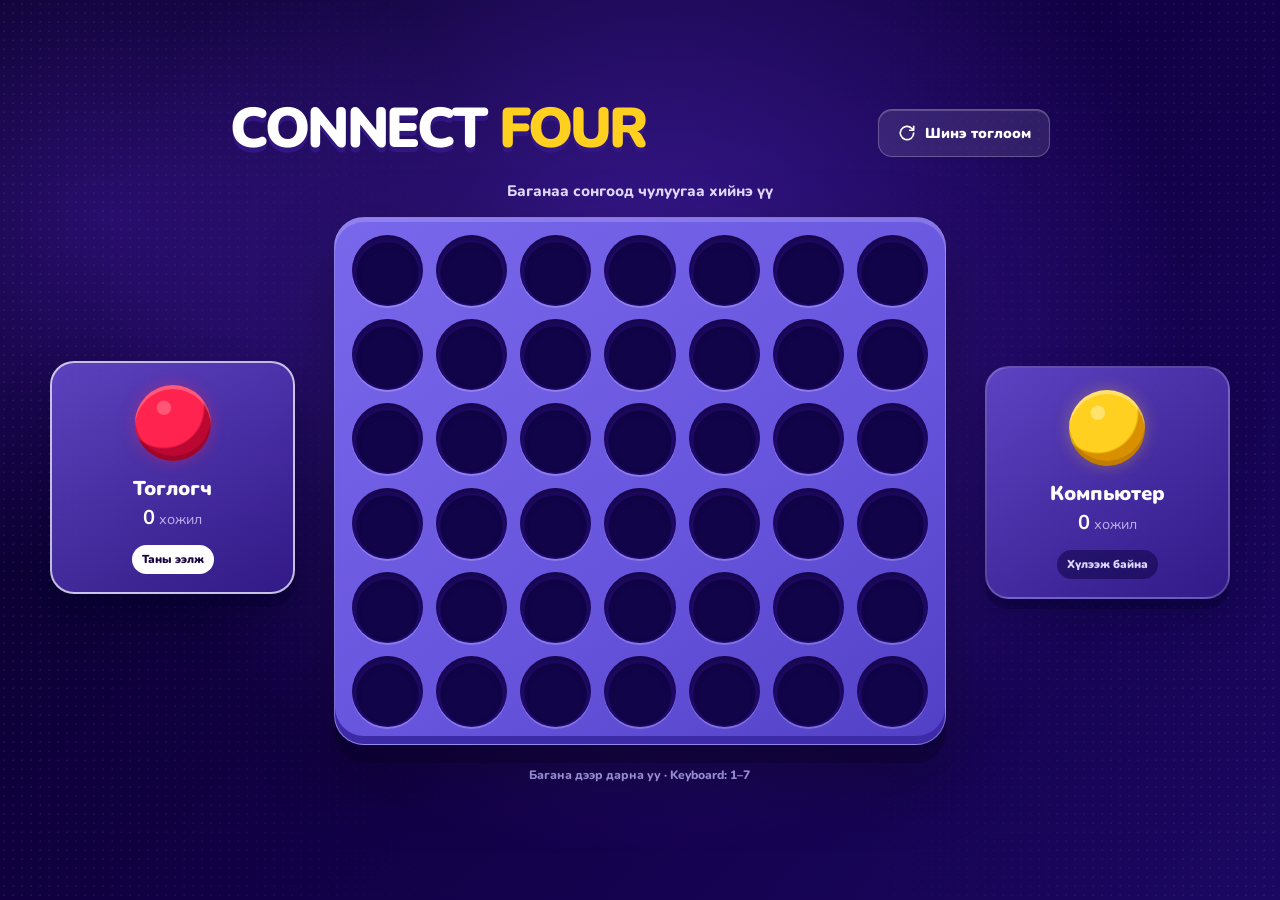
==== connect4.html @ 46afd710 "aaa" ====
<!doctype html>
<html lang="mn">
  <head>
    <meta charset="UTF-8" />
    <meta name="viewport" content="width=device-width, initial-scale=1.0" />
    <meta
      name="description"
      content="Компьютерийн эсрэг тоглох Connect Four хөтөч тоглоом"
    />
    <title>Connect Four</title>
    <link rel="preconnect" href="https://fonts.googleapis.com" />
    <link rel="preconnect" href="https://fonts.gstatic.com" crossorigin />
    <link
      href="https://fonts.googleapis.com/css2?family=Nunito:wght@700;800;900&display=swap"
      rel="stylesheet"
    />
    <link rel="stylesheet" href="style4.css" />
  </head>
  <body>
    <main class="game-shell">
      <header class="game-header">
        <div>
          <h1>CONNECT <span>FOUR</span></h1>
        </div>
        <button class="reset-button" id="reset-game" type="button">
          <svg aria-hidden="true" viewBox="0 0 24 24">
            <path d="M20 12a8 8 0 1 1-2.34-5.66L20 8.68M20 4v4.68h-4.68" />
          </svg>
          Шинэ тоглоом
        </button>
      </header>

      <section class="game-layout" aria-label="Connect Four тоглоом">
        <aside class="player-card human" aria-label="Тоглогчийн оноо">
          <div class="token token-red" aria-hidden="true"></div>
          <div class="player-copy">
            <p class="player-name">Тоглогч</p>
            <p class="score"><strong id="player-score">0</strong> хожил</p>
          </div>
          <span class="turn-label" id="player-turn">Таны ээлж</span>
        </aside>

        <section class="board-section">
          <p class="status" id="status" role="status" aria-live="polite">
            Баганаа сонгоод эхлээрэй
          </p>
          <div class="board-wrap">
            <div
              class="board"
              id="board"
              role="grid"
              aria-label="6 мөр, 7 баганатай Connect Four самбар"
            ></div>
          </div>
          <p class="hint">Багана дээр дарна уу · Keyboard: 1–7</p>
        </section>

        <aside class="player-card computer" aria-label="Компьютерийн оноо">
          <div class="token token-yellow" aria-hidden="true"></div>
          <div class="player-copy">
            <p class="player-name">Компьютер</p>
            <p class="score"><strong id="computer-score">0</strong> хожил</p>
          </div>
          <span class="turn-label" id="computer-turn">Хүлээж байна</span>
        </aside>
      </section>
    </main>

    <div class="dialog-backdrop" id="result-dialog" hidden>
      <section
        class="result-card"
        role="dialog"
        aria-modal="true"
        aria-labelledby="result-title"
      >
        <div class="result-token token" id="result-token" aria-hidden="true"></div>
        <p class="result-kicker">ТОГЛООМ ДУУСЛАА</p>
        <h2 id="result-title">Та хожлоо!</h2>
        <p id="result-message">Гайхалтай тоглолт байлаа.</p>
        <button id="play-again" type="button">Дахин тоглох</button>
      </section>
    </div>

    <script src="script4.js"></script>
  </body>
</html>
---- style4.css ----
:root {
  --bg: #120047;
  --bg-deep: #080024;
  --surface: #2c1379;
  --board: #6754dd;
  --board-edge: #3d2aa7;
  --hole: #1a075d;
  --red: #ff244f;
  --red-dark: #ba0832;
  --yellow: #ffd020;
  --yellow-dark: #d89000;
  --text: #ffffff;
  --muted: #bcb1ed;
  --focus: #78eaff;
  --shadow: 0 18px 0 rgba(4, 0, 31, 0.28), 0 30px 70px rgba(0, 0, 0, 0.34);
  --motion-fast: 160ms;
  --motion-normal: 300ms;
}

* {
  box-sizing: border-box;
}

body {
  min-width: 320px;
  min-height: 100vh;
  min-height: 100dvh;
  margin: 0;
  overflow-x: hidden;
  color: var(--text);
  font-family: "Nunito", system-ui, sans-serif;
  background:
    radial-gradient(circle at 50% 35%, rgba(91, 44, 211, 0.58), transparent 34rem),
    radial-gradient(circle at 8% 24%, rgba(78, 31, 189, 0.44), transparent 23rem),
    linear-gradient(135deg, var(--bg-deep), var(--bg) 55%, #1b0861);
}

body::before {
  position: fixed;
  inset: 0;
  z-index: -1;
  content: "";
  opacity: 0.22;
  background-image: radial-gradient(rgba(162, 141, 255, 0.52) 1px, transparent 1px);
  background-size: 9px 9px;
  mask-image: linear-gradient(90deg, #000, transparent 42%, transparent 58%, #000);
}

button {
  font: inherit;
  touch-action: manipulation;
}

button:focus-visible {
  outline: 4px solid var(--focus);
  outline-offset: 4px;
}

.game-shell {
  width: min(1180px, calc(100% - 32px));
  min-height: 100dvh;
  margin: 0 auto;
  padding: 32px 0 48px;
  display: flex;
  flex-direction: column;
  justify-content: center;
}

.game-header {
  width: min(820px, 100%);
  margin: 0 auto 24px;
  display: flex;
  align-items: end;
  justify-content: space-between;
  gap: 24px;
}

.eyebrow {
  margin: 0 0 2px;
  color: var(--muted);
  font-size: 0.74rem;
  font-weight: 900;
  letter-spacing: 0.2em;
}

h1 {
  margin: 0;
  font-size: clamp(2rem, 5vw, 3.5rem);
  font-weight: 900;
  line-height: 1;
  letter-spacing: -0.05em;
  text-shadow: 0 5px 0 #321783;
}

h1 span {
  color: var(--yellow);
}

.reset-button {
  min-height: 48px;
  padding: 0 18px;
  display: inline-flex;
  align-items: center;
  gap: 8px;
  color: var(--text);
  font-size: 0.9rem;
  font-weight: 900;
  border: 1px solid rgba(255, 255, 255, 0.24);
  border-radius: 14px;
  background: rgba(255, 255, 255, 0.1);
  box-shadow: inset 0 1px rgba(255, 255, 255, 0.2);
  cursor: pointer;
  transition: background var(--motion-fast), transform var(--motion-fast);
}

.reset-button svg {
  width: 20px;
  fill: none;
  stroke: currentColor;
  stroke-linecap: round;
  stroke-linejoin: round;
  stroke-width: 2;
}

.reset-button:hover {
  background: rgba(255, 255, 255, 0.18);
}

.reset-button:active {
  transform: scale(0.97);
}

.game-layout {
  display: grid;
  grid-template-columns: minmax(145px, 1fr) minmax(420px, 2.5fr) minmax(145px, 1fr);
  align-items: center;
  gap: clamp(18px, 3vw, 44px);
}

.player-card {
  min-width: 0;
  padding: 22px 16px 18px;
  text-align: center;
  border: 2px solid rgba(255, 255, 255, 0.18);
  border-radius: 24px;
  background: linear-gradient(145deg, rgba(114, 86, 225, 0.75), rgba(54, 29, 143, 0.88));
  box-shadow: 0 10px 0 rgba(6, 0, 47, 0.32), 0 18px 36px rgba(3, 0, 31, 0.26);
  transition: border-color var(--motion-normal), transform var(--motion-normal), box-shadow var(--motion-normal);
}

.player-card.active {
  border-color: rgba(255, 255, 255, 0.7);
  transform: translateY(-5px);
  box-shadow: 0 13px 0 rgba(6, 0, 47, 0.32), 0 22px 42px rgba(3, 0, 31, 0.36);
}

.token {
  width: clamp(54px, 6vw, 76px);
  aspect-ratio: 1;
  margin: 0 auto;
  border-radius: 50%;
}

.token-red,
.cell.red::after {
  background: radial-gradient(circle at 38% 30%, #ff5576 0 9%, var(--red) 11% 55%, var(--red-dark) 58% 100%);
  box-shadow: inset 0 -5px 0 rgba(111, 0, 25, 0.35), inset 0 4px 0 rgba(255, 255, 255, 0.24), 0 0 16px rgba(255, 35, 79, 0.36);
}

.token-yellow,
.cell.yellow::after {
  background: radial-gradient(circle at 38% 30%, #ffe36c 0 9%, var(--yellow) 11% 55%, var(--yellow-dark) 58% 100%);
  box-shadow: inset 0 -5px 0 rgba(151, 89, 0, 0.35), inset 0 4px 0 rgba(255, 255, 255, 0.34), 0 0 16px rgba(255, 208, 32, 0.3);
}

.player-name {
  margin: 14px 0 0;
  font-size: clamp(1rem, 2vw, 1.25rem);
  font-weight: 900;
}

.score {
  margin: 2px 0 14px;
  color: var(--muted);
  font-size: 0.9rem;
}

.score strong {
  color: var(--text);
  font-size: 1.25rem;
}

.turn-label {
  min-height: 29px;
  padding: 6px 10px;
  display: inline-flex;
  align-items: center;
  border-radius: 99px;
  color: #dcd5ff;
  font-size: 0.72rem;
  font-weight: 900;
  background: rgba(15, 2, 70, 0.55);
}

.active .turn-label {
  color: #19063e;
  background: var(--text);
}

.board-section {
  min-width: 0;
  text-align: center;
}

.status {
  min-height: 24px;
  margin: 0 0 12px;
  color: #ded8ff;
  font-size: 0.95rem;
  font-weight: 800;
}

.board-wrap {
  width: 100%;
  padding: clamp(10px, 1.5vw, 17px);
  border: 1px solid rgba(255, 255, 255, 0.24);
  border-radius: clamp(18px, 3vw, 30px);
  background: linear-gradient(145deg, #7968eb, var(--board) 60%, #5140c5);
  box-shadow: var(--shadow), inset 0 4px 0 rgba(255, 255, 255, 0.17), inset 0 -8px 0 var(--board-edge);
}

.board {
  display: grid;
  grid-template-columns: repeat(7, 1fr);
  gap: clamp(7px, 1.2vw, 13px);
}

.cell {
  position: relative;
  width: 100%;
  aspect-ratio: 1;
  padding: 0;
  overflow: hidden;
  border: 0;
  border-radius: 50%;
  background: radial-gradient(circle at 50% 54%, #110449 0 58%, #220a73 61% 100%);
  box-shadow: inset 0 5px 8px rgba(0, 0, 0, 0.4), 0 2px 0 rgba(255, 255, 255, 0.22);
  cursor: pointer;
}

.cell::after {
  position: absolute;
  inset: 5%;
  content: "";
  border-radius: inherit;
  opacity: 0;
  transform: scale(0.45);
}

.cell.red::after,
.cell.yellow::after {
  opacity: 1;
  transform: scale(1);
}

.cell.drop::after {
  animation: token-drop 440ms cubic-bezier(0.2, 0.75, 0.25, 1.18);
}

.cell.win::after {
  animation: winner-pulse 760ms ease-in-out infinite alternate;
}

.board:not(.locked) .cell[data-playable="true"]:hover {
  box-shadow: inset 0 5px 8px rgba(0, 0, 0, 0.38), 0 0 0 4px rgba(255, 255, 255, 0.34);
}

.hint {
  margin: 22px 0 0;
  color: #968ad0;
  font-size: 0.76rem;
  font-weight: 800;
}

.dialog-backdrop {
  position: fixed;
  inset: 0;
  z-index: 100;
  padding: 20px;
  display: grid;
  place-items: center;
  background: rgba(6, 0, 35, 0.78);
  backdrop-filter: blur(8px);
}

.dialog-backdrop[hidden] {
  display: none;
}

.result-card {
  width: min(400px, 100%);
  padding: 34px;
  text-align: center;
  border: 2px solid rgba(255, 255, 255, 0.24);
  border-radius: 28px;
  background: linear-gradient(145deg, #4e31bc, #2b147e);
  box-shadow: var(--shadow);
  animation: dialog-in var(--motion-normal) cubic-bezier(0.2, 0.8, 0.2, 1);
}

.result-token {
  width: 76px;
}

.result-kicker {
  margin: 20px 0 4px;
  color: var(--muted);
  font-size: 0.7rem;
  letter-spacing: 0.18em;
}

.result-card h2 {
  margin: 0;
  font-size: 2rem;
}

.result-card > p:not(.result-kicker) {
  margin: 8px 0 24px;
  color: #d3cbfa;
}

#play-again {
  width: 100%;
  min-height: 52px;
  color: #27105c;
  font-weight: 900;
  border: 0;
  border-radius: 15px;
  background: var(--yellow);
  box-shadow: 0 5px 0 #b87500;
  cursor: pointer;
  transition: filter var(--motion-fast), transform var(--motion-fast);
}

#play-again:hover {
  filter: brightness(1.08);
}

#play-again:active {
  transform: translateY(3px);
}

@keyframes token-drop {
  from { transform: translateY(-700%) scale(0.92); }
  72% { transform: translateY(7%) scale(1); }
  to { transform: translateY(0) scale(1); }
}

@keyframes winner-pulse {
  to { filter: brightness(1.35); transform: scale(0.86); }
}

@keyframes dialog-in {
  from { opacity: 0; transform: translateY(16px) scale(0.96); }
}

@media (max-width: 840px) {
  .game-shell {
    justify-content: flex-start;
    padding-top: 24px;
  }

  .game-layout {
    grid-template-columns: 1fr 1fr;
  }

  .board-section {
    grid-column: 1 / -1;
    grid-row: 1;
    width: min(620px, 100%);
    margin: 0 auto;
  }

  .player-card {
    display: grid;
    grid-template-columns: auto 1fr;
    grid-template-rows: auto auto;
    align-items: center;
    padding: 14px;
    text-align: left;
  }

  .player-card .token {
    grid-row: 1 / 3;
    width: 52px;
    margin-right: 12px;
  }

  .player-copy p {
    margin: 0;
  }

  .turn-label {
    margin-top: 5px;
    justify-self: start;
  }
}

@media (max-width: 540px) {
  .game-shell {
    width: min(100% - 20px, 500px);
    padding-bottom: 28px;
  }

  .game-header {
    align-items: center;
    margin-bottom: 20px;
  }

  .eyebrow,
  .reset-button span {
    display: none;
  }

  .reset-button {
    width: 48px;
    padding: 0;
    justify-content: center;
    font-size: 0;
  }

  .game-layout {
    gap: 16px 10px;
  }

  .board-wrap {
    padding: 9px;
    border-radius: 19px;
  }

  .board {
    gap: 5px;
  }

  .cell::after {
    inset: 4%;
  }

  .player-card {
    grid-template-columns: 42px 1fr;
    padding: 10px;
    border-radius: 17px;
  }

  .player-card .token {
    width: 36px;
    margin-right: 8px;
  }

  .player-name {
    font-size: 0.88rem;
  }

  .score,
  .score strong {
    font-size: 0.76rem;
  }

  .turn-label {
    min-height: 24px;
    padding: 4px 7px;
    font-size: 0.62rem;
  }

  .hint {
    margin-top: 17px;
  }
}

@media (prefers-reduced-motion: reduce) {
  *,
  *::before,
  *::after {
    scroll-behavior: auto !important;
    animation-duration: 0.01ms !important;
    animation-iteration-count: 1 !important;
    transition-duration: 0.01ms !important;
  }
}
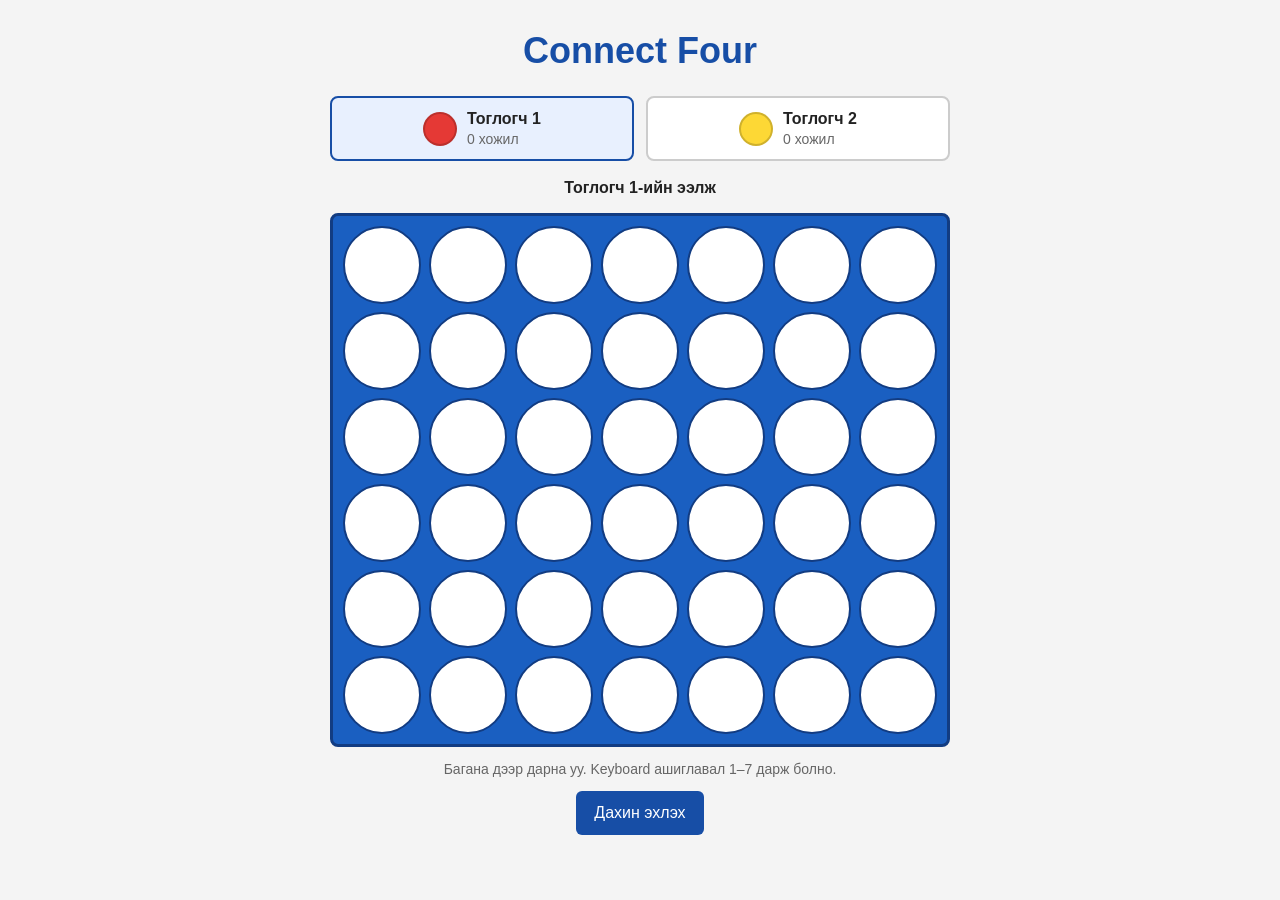
==== commit cca30a95: "bbb" ====
--- a/connect4.html
+++ b/connect4.html
@@ -1,84 +1,49 @@
-<!doctype html>
+<!DOCTYPE html>
 <html lang="mn">
   <head>
     <meta charset="UTF-8" />
     <meta name="viewport" content="width=device-width, initial-scale=1.0" />
-    <meta
-      name="description"
-      content="Компьютерийн эсрэг тоглох Connect Four хөтөч тоглоом"
-    />
+    <meta name="description" content="2 тоглогчийн Connect Four тоглоом" />
     <title>Connect Four</title>
-    <link rel="preconnect" href="https://fonts.googleapis.com" />
-    <link rel="preconnect" href="https://fonts.gstatic.com" crossorigin />
-    <link
-      href="https://fonts.googleapis.com/css2?family=Nunito:wght@700;800;900&display=swap"
-      rel="stylesheet"
-    />
     <link rel="stylesheet" href="style4.css" />
   </head>
   <body>
-    <main class="game-shell">
-      <header class="game-header">
-        <div>
-          <h1>CONNECT <span>FOUR</span></h1>
+    <main class="game">
+      <h1>Connect Four</h1>
+
+      <div class="players">
+        <div class="player active" id="player-one-card">
+          <span class="small-token red-token"></span>
+          <div>
+            <strong>Тоглогч 1</strong>
+            <p><span id="player-one-score">0</span> хожил</p>
+          </div>
         </div>
-        <button class="reset-button" id="reset-game" type="button">
-          <svg aria-hidden="true" viewBox="0 0 24 24">
-            <path d="M20 12a8 8 0 1 1-2.34-5.66L20 8.68M20 4v4.68h-4.68" />
-          </svg>
-          Шинэ тоглоом
-        </button>
-      </header>
 
-      <section class="game-layout" aria-label="Connect Four тоглоом">
-        <aside class="player-card human" aria-label="Тоглогчийн оноо">
-          <div class="token token-red" aria-hidden="true"></div>
-          <div class="player-copy">
-            <p class="player-name">Тоглогч</p>
-            <p class="score"><strong id="player-score">0</strong> хожил</p>
+        <div class="player" id="player-two-card">
+          <span class="small-token yellow-token"></span>
+          <div>
+            <strong>Тоглогч 2</strong>
+            <p><span id="player-two-score">0</span> хожил</p>
           </div>
-          <span class="turn-label" id="player-turn">Таны ээлж</span>
-        </aside>
+        </div>
+      </div>
 
-        <section class="board-section">
-          <p class="status" id="status" role="status" aria-live="polite">
-            Баганаа сонгоод эхлээрэй
-          </p>
-          <div class="board-wrap">
-            <div
-              class="board"
-              id="board"
-              role="grid"
-              aria-label="6 мөр, 7 баганатай Connect Four самбар"
-            ></div>
-          </div>
-          <p class="hint">Багана дээр дарна уу · Keyboard: 1–7</p>
-        </section>
+      <p id="status" class="status" role="status" aria-live="polite">
+        Тоглогч 1-ийн ээлж
+      </p>
 
-        <aside class="player-card computer" aria-label="Компьютерийн оноо">
-          <div class="token token-yellow" aria-hidden="true"></div>
-          <div class="player-copy">
-            <p class="player-name">Компьютер</p>
-            <p class="score"><strong id="computer-score">0</strong> хожил</p>
-          </div>
-          <span class="turn-label" id="computer-turn">Хүлээж байна</span>
-        </aside>
-      </section>
+      <div class="board" id="board" role="grid" aria-label="Connect Four самбар"></div>
+
+      <p class="help">Багана дээр дарна уу. Keyboard ашиглавал 1–7 дарж болно.</p>
+      <button id="new-game" class="new-game" type="button">Дахин эхлэх</button>
     </main>
 
-    <div class="dialog-backdrop" id="result-dialog" hidden>
-      <section
-        class="result-card"
-        role="dialog"
-        aria-modal="true"
-        aria-labelledby="result-title"
-      >
-        <div class="result-token token" id="result-token" aria-hidden="true"></div>
-        <p class="result-kicker">ТОГЛООМ ДУУСЛАА</p>
-        <h2 id="result-title">Та хожлоо!</h2>
-        <p id="result-message">Гайхалтай тоглолт байлаа.</p>
+    <div class="result" id="result" hidden>
+      <div class="result-box" role="dialog" aria-modal="true" aria-labelledby="result-title">
+        <h2 id="result-title">Тоглогч 1 хожлоо!</h2>
         <button id="play-again" type="button">Дахин тоглох</button>
-      </section>
+      </div>
     </div>
 
     <script src="script4.js"></script>
--- a/style4.css
+++ b/style4.css
@@ -1,238 +1,101 @@
-:root {
-  --bg: #120047;
-  --bg-deep: #080024;
-  --surface: #2c1379;
-  --board: #6754dd;
-  --board-edge: #3d2aa7;
-  --hole: #1a075d;
-  --red: #ff244f;
-  --red-dark: #ba0832;
-  --yellow: #ffd020;
-  --yellow-dark: #d89000;
-  --text: #ffffff;
-  --muted: #bcb1ed;
-  --focus: #78eaff;
-  --shadow: 0 18px 0 rgba(4, 0, 31, 0.28), 0 30px 70px rgba(0, 0, 0, 0.34);
-  --motion-fast: 160ms;
-  --motion-normal: 300ms;
-}
-
 * {
   box-sizing: border-box;
 }
 
 body {
+  margin: 0;
   min-width: 320px;
   min-height: 100vh;
-  min-height: 100dvh;
-  margin: 0;
-  overflow-x: hidden;
-  color: var(--text);
-  font-family: "Nunito", system-ui, sans-serif;
-  background:
-    radial-gradient(circle at 50% 35%, rgba(91, 44, 211, 0.58), transparent 34rem),
-    radial-gradient(circle at 8% 24%, rgba(78, 31, 189, 0.44), transparent 23rem),
-    linear-gradient(135deg, var(--bg-deep), var(--bg) 55%, #1b0861);
-}
-
-body::before {
-  position: fixed;
-  inset: 0;
-  z-index: -1;
-  content: "";
-  opacity: 0.22;
-  background-image: radial-gradient(rgba(162, 141, 255, 0.52) 1px, transparent 1px);
-  background-size: 9px 9px;
-  mask-image: linear-gradient(90deg, #000, transparent 42%, transparent 58%, #000);
+  font-family: Arial, sans-serif;
+  color: #222;
+  background-color: #f4f4f4;
 }
 
 button {
   font: inherit;
-  touch-action: manipulation;
 }
 
 button:focus-visible {
-  outline: 4px solid var(--focus);
-  outline-offset: 4px;
-}
-
-.game-shell {
-  width: min(1180px, calc(100% - 32px));
-  min-height: 100dvh;
+  outline: 3px solid #111;
+  outline-offset: 3px;
+}
+
+.game {
+  width: min(620px, calc(100% - 24px));
   margin: 0 auto;
-  padding: 32px 0 48px;
+  padding: 30px 0;
+  text-align: center;
+}
+
+h1 {
+  margin: 0 0 24px;
+  color: #174ea6;
+  font-size: 36px;
+}
+
+.players {
   display: flex;
-  flex-direction: column;
+  gap: 12px;
+  margin-bottom: 18px;
+}
+
+.player {
+  flex: 1;
+  min-width: 0;
+  padding: 12px;
+  display: flex;
+  align-items: center;
   justify-content: center;
-}
-
-.game-header {
-  width: min(820px, 100%);
-  margin: 0 auto 24px;
-  display: flex;
-  align-items: end;
-  justify-content: space-between;
-  gap: 24px;
-}
-
-.eyebrow {
-  margin: 0 0 2px;
-  color: var(--muted);
-  font-size: 0.74rem;
-  font-weight: 900;
-  letter-spacing: 0.2em;
-}
-
-h1 {
-  margin: 0;
-  font-size: clamp(2rem, 5vw, 3.5rem);
-  font-weight: 900;
-  line-height: 1;
-  letter-spacing: -0.05em;
-  text-shadow: 0 5px 0 #321783;
-}
-
-h1 span {
-  color: var(--yellow);
-}
-
-.reset-button {
-  min-height: 48px;
-  padding: 0 18px;
-  display: inline-flex;
-  align-items: center;
-  gap: 8px;
-  color: var(--text);
-  font-size: 0.9rem;
-  font-weight: 900;
-  border: 1px solid rgba(255, 255, 255, 0.24);
-  border-radius: 14px;
-  background: rgba(255, 255, 255, 0.1);
-  box-shadow: inset 0 1px rgba(255, 255, 255, 0.2);
-  cursor: pointer;
-  transition: background var(--motion-fast), transform var(--motion-fast);
-}
-
-.reset-button svg {
-  width: 20px;
-  fill: none;
-  stroke: currentColor;
-  stroke-linecap: round;
-  stroke-linejoin: round;
-  stroke-width: 2;
-}
-
-.reset-button:hover {
-  background: rgba(255, 255, 255, 0.18);
-}
-
-.reset-button:active {
-  transform: scale(0.97);
-}
-
-.game-layout {
-  display: grid;
-  grid-template-columns: minmax(145px, 1fr) minmax(420px, 2.5fr) minmax(145px, 1fr);
-  align-items: center;
-  gap: clamp(18px, 3vw, 44px);
-}
-
-.player-card {
-  min-width: 0;
-  padding: 22px 16px 18px;
-  text-align: center;
-  border: 2px solid rgba(255, 255, 255, 0.18);
-  border-radius: 24px;
-  background: linear-gradient(145deg, rgba(114, 86, 225, 0.75), rgba(54, 29, 143, 0.88));
-  box-shadow: 0 10px 0 rgba(6, 0, 47, 0.32), 0 18px 36px rgba(3, 0, 31, 0.26);
-  transition: border-color var(--motion-normal), transform var(--motion-normal), box-shadow var(--motion-normal);
-}
-
-.player-card.active {
-  border-color: rgba(255, 255, 255, 0.7);
-  transform: translateY(-5px);
-  box-shadow: 0 13px 0 rgba(6, 0, 47, 0.32), 0 22px 42px rgba(3, 0, 31, 0.36);
-}
-
-.token {
-  width: clamp(54px, 6vw, 76px);
-  aspect-ratio: 1;
-  margin: 0 auto;
+  gap: 10px;
+  text-align: left;
+  border: 2px solid #ccc;
+  border-radius: 8px;
+  background-color: white;
+}
+
+.player.active {
+  border-color: #174ea6;
+  background-color: #e8f0fe;
+}
+
+.player p {
+  margin: 3px 0 0;
+  color: #666;
+  font-size: 14px;
+}
+
+.small-token {
+  width: 34px;
+  height: 34px;
+  flex: 0 0 auto;
+  border: 2px solid rgba(0, 0, 0, 0.18);
   border-radius: 50%;
 }
 
-.token-red,
+.red-token,
 .cell.red::after {
-  background: radial-gradient(circle at 38% 30%, #ff5576 0 9%, var(--red) 11% 55%, var(--red-dark) 58% 100%);
-  box-shadow: inset 0 -5px 0 rgba(111, 0, 25, 0.35), inset 0 4px 0 rgba(255, 255, 255, 0.24), 0 0 16px rgba(255, 35, 79, 0.36);
-}
-
-.token-yellow,
+  background-color: #e53935;
+}
+
+.yellow-token,
 .cell.yellow::after {
-  background: radial-gradient(circle at 38% 30%, #ffe36c 0 9%, var(--yellow) 11% 55%, var(--yellow-dark) 58% 100%);
-  box-shadow: inset 0 -5px 0 rgba(151, 89, 0, 0.35), inset 0 4px 0 rgba(255, 255, 255, 0.34), 0 0 16px rgba(255, 208, 32, 0.3);
-}
-
-.player-name {
-  margin: 14px 0 0;
-  font-size: clamp(1rem, 2vw, 1.25rem);
-  font-weight: 900;
-}
-
-.score {
-  margin: 2px 0 14px;
-  color: var(--muted);
-  font-size: 0.9rem;
-}
-
-.score strong {
-  color: var(--text);
-  font-size: 1.25rem;
-}
-
-.turn-label {
-  min-height: 29px;
-  padding: 6px 10px;
-  display: inline-flex;
-  align-items: center;
-  border-radius: 99px;
-  color: #dcd5ff;
-  font-size: 0.72rem;
-  font-weight: 900;
-  background: rgba(15, 2, 70, 0.55);
-}
-
-.active .turn-label {
-  color: #19063e;
-  background: var(--text);
-}
-
-.board-section {
-  min-width: 0;
-  text-align: center;
+  background-color: #fdd835;
 }
 
 .status {
   min-height: 24px;
-  margin: 0 0 12px;
-  color: #ded8ff;
-  font-size: 0.95rem;
-  font-weight: 800;
-}
-
-.board-wrap {
-  width: 100%;
-  padding: clamp(10px, 1.5vw, 17px);
-  border: 1px solid rgba(255, 255, 255, 0.24);
-  border-radius: clamp(18px, 3vw, 30px);
-  background: linear-gradient(145deg, #7968eb, var(--board) 60%, #5140c5);
-  box-shadow: var(--shadow), inset 0 4px 0 rgba(255, 255, 255, 0.17), inset 0 -8px 0 var(--board-edge);
+  margin: 0 0 10px;
+  font-weight: bold;
 }
 
 .board {
+  padding: 10px;
   display: grid;
   grid-template-columns: repeat(7, 1fr);
-  gap: clamp(7px, 1.2vw, 13px);
+  gap: 8px;
+  border: 3px solid #123c82;
+  border-radius: 8px;
+  background-color: #1a5fc1;
 }
 
 .cell {
@@ -240,11 +103,9 @@
   width: 100%;
   aspect-ratio: 1;
   padding: 0;
-  overflow: hidden;
-  border: 0;
+  border: 2px solid #123c82;
   border-radius: 50%;
-  background: radial-gradient(circle at 50% 54%, #110449 0 58%, #220a73 61% 100%);
-  box-shadow: inset 0 5px 8px rgba(0, 0, 0, 0.4), 0 2px 0 rgba(255, 255, 255, 0.22);
+  background-color: white;
   cursor: pointer;
 }
 
@@ -252,238 +113,91 @@
   position: absolute;
   inset: 5%;
   content: "";
-  border-radius: inherit;
-  opacity: 0;
-  transform: scale(0.45);
-}
-
-.cell.red::after,
-.cell.yellow::after {
-  opacity: 1;
-  transform: scale(1);
-}
-
-.cell.drop::after {
-  animation: token-drop 440ms cubic-bezier(0.2, 0.75, 0.25, 1.18);
-}
-
-.cell.win::after {
-  animation: winner-pulse 760ms ease-in-out infinite alternate;
-}
-
-.board:not(.locked) .cell[data-playable="true"]:hover {
-  box-shadow: inset 0 5px 8px rgba(0, 0, 0, 0.38), 0 0 0 4px rgba(255, 255, 255, 0.34);
-}
-
-.hint {
-  margin: 22px 0 0;
-  color: #968ad0;
-  font-size: 0.76rem;
-  font-weight: 800;
-}
-
-.dialog-backdrop {
+  border-radius: 50%;
+}
+
+.board:not(.locked) .cell:hover {
+  background-color: #dbe8fb;
+}
+
+.cell.win {
+  outline: 4px solid #34a853;
+  outline-offset: -4px;
+}
+
+.help {
+  margin: 14px 0;
+  color: #666;
+  font-size: 14px;
+}
+
+.new-game,
+#play-again {
+  min-height: 44px;
+  padding: 10px 18px;
+  color: white;
+  border: 0;
+  border-radius: 6px;
+  background-color: #174ea6;
+  cursor: pointer;
+}
+
+.new-game:hover,
+#play-again:hover {
+  background-color: #123c82;
+}
+
+.result {
   position: fixed;
   inset: 0;
-  z-index: 100;
   padding: 20px;
   display: grid;
   place-items: center;
-  background: rgba(6, 0, 35, 0.78);
-  backdrop-filter: blur(8px);
-}
-
-.dialog-backdrop[hidden] {
+  background-color: rgba(0, 0, 0, 0.55);
+}
+
+.result[hidden] {
   display: none;
 }
 
-.result-card {
-  width: min(400px, 100%);
-  padding: 34px;
+.result-box {
+  width: min(340px, 100%);
+  padding: 28px;
+  border-radius: 8px;
+  background-color: white;
   text-align: center;
-  border: 2px solid rgba(255, 255, 255, 0.24);
-  border-radius: 28px;
-  background: linear-gradient(145deg, #4e31bc, #2b147e);
-  box-shadow: var(--shadow);
-  animation: dialog-in var(--motion-normal) cubic-bezier(0.2, 0.8, 0.2, 1);
-}
-
-.result-token {
-  width: 76px;
-}
-
-.result-kicker {
-  margin: 20px 0 4px;
-  color: var(--muted);
-  font-size: 0.7rem;
-  letter-spacing: 0.18em;
-}
-
-.result-card h2 {
-  margin: 0;
-  font-size: 2rem;
-}
-
-.result-card > p:not(.result-kicker) {
-  margin: 8px 0 24px;
-  color: #d3cbfa;
-}
-
-#play-again {
-  width: 100%;
-  min-height: 52px;
-  color: #27105c;
-  font-weight: 900;
-  border: 0;
-  border-radius: 15px;
-  background: var(--yellow);
-  box-shadow: 0 5px 0 #b87500;
-  cursor: pointer;
-  transition: filter var(--motion-fast), transform var(--motion-fast);
-}
-
-#play-again:hover {
-  filter: brightness(1.08);
-}
-
-#play-again:active {
-  transform: translateY(3px);
-}
-
-@keyframes token-drop {
-  from { transform: translateY(-700%) scale(0.92); }
-  72% { transform: translateY(7%) scale(1); }
-  to { transform: translateY(0) scale(1); }
-}
-
-@keyframes winner-pulse {
-  to { filter: brightness(1.35); transform: scale(0.86); }
-}
-
-@keyframes dialog-in {
-  from { opacity: 0; transform: translateY(16px) scale(0.96); }
-}
-
-@media (max-width: 840px) {
-  .game-shell {
-    justify-content: flex-start;
-    padding-top: 24px;
-  }
-
-  .game-layout {
-    grid-template-columns: 1fr 1fr;
-  }
-
-  .board-section {
-    grid-column: 1 / -1;
-    grid-row: 1;
-    width: min(620px, 100%);
-    margin: 0 auto;
-  }
-
-  .player-card {
-    display: grid;
-    grid-template-columns: auto 1fr;
-    grid-template-rows: auto auto;
-    align-items: center;
-    padding: 14px;
-    text-align: left;
-  }
-
-  .player-card .token {
-    grid-row: 1 / 3;
-    width: 52px;
-    margin-right: 12px;
-  }
-
-  .player-copy p {
-    margin: 0;
-  }
-
-  .turn-label {
-    margin-top: 5px;
-    justify-self: start;
-  }
-}
-
-@media (max-width: 540px) {
-  .game-shell {
-    width: min(100% - 20px, 500px);
-    padding-bottom: 28px;
-  }
-
-  .game-header {
-    align-items: center;
-    margin-bottom: 20px;
-  }
-
-  .eyebrow,
-  .reset-button span {
-    display: none;
-  }
-
-  .reset-button {
-    width: 48px;
-    padding: 0;
-    justify-content: center;
-    font-size: 0;
-  }
-
-  .game-layout {
-    gap: 16px 10px;
-  }
-
-  .board-wrap {
-    padding: 9px;
-    border-radius: 19px;
+}
+
+.result-box h2 {
+  margin: 0 0 20px;
+}
+
+@media (max-width: 500px) {
+  .game {
+    padding-top: 20px;
+  }
+
+  h1 {
+    font-size: 30px;
+  }
+
+  .players {
+    gap: 8px;
+  }
+
+  .player {
+    padding: 9px 6px;
+    gap: 6px;
+    font-size: 14px;
+  }
+
+  .small-token {
+    width: 26px;
+    height: 26px;
   }
 
   .board {
-    gap: 5px;
-  }
-
-  .cell::after {
-    inset: 4%;
-  }
-
-  .player-card {
-    grid-template-columns: 42px 1fr;
-    padding: 10px;
-    border-radius: 17px;
-  }
-
-  .player-card .token {
-    width: 36px;
-    margin-right: 8px;
-  }
-
-  .player-name {
-    font-size: 0.88rem;
-  }
-
-  .score,
-  .score strong {
-    font-size: 0.76rem;
-  }
-
-  .turn-label {
-    min-height: 24px;
-    padding: 4px 7px;
-    font-size: 0.62rem;
-  }
-
-  .hint {
-    margin-top: 17px;
-  }
-}
-
-@media (prefers-reduced-motion: reduce) {
-  *,
-  *::before,
-  *::after {
-    scroll-behavior: auto !important;
-    animation-duration: 0.01ms !important;
-    animation-iteration-count: 1 !important;
-    transition-duration: 0.01ms !important;
-  }
-}
+    padding: 6px;
+    gap: 4px;
+  }
+}
